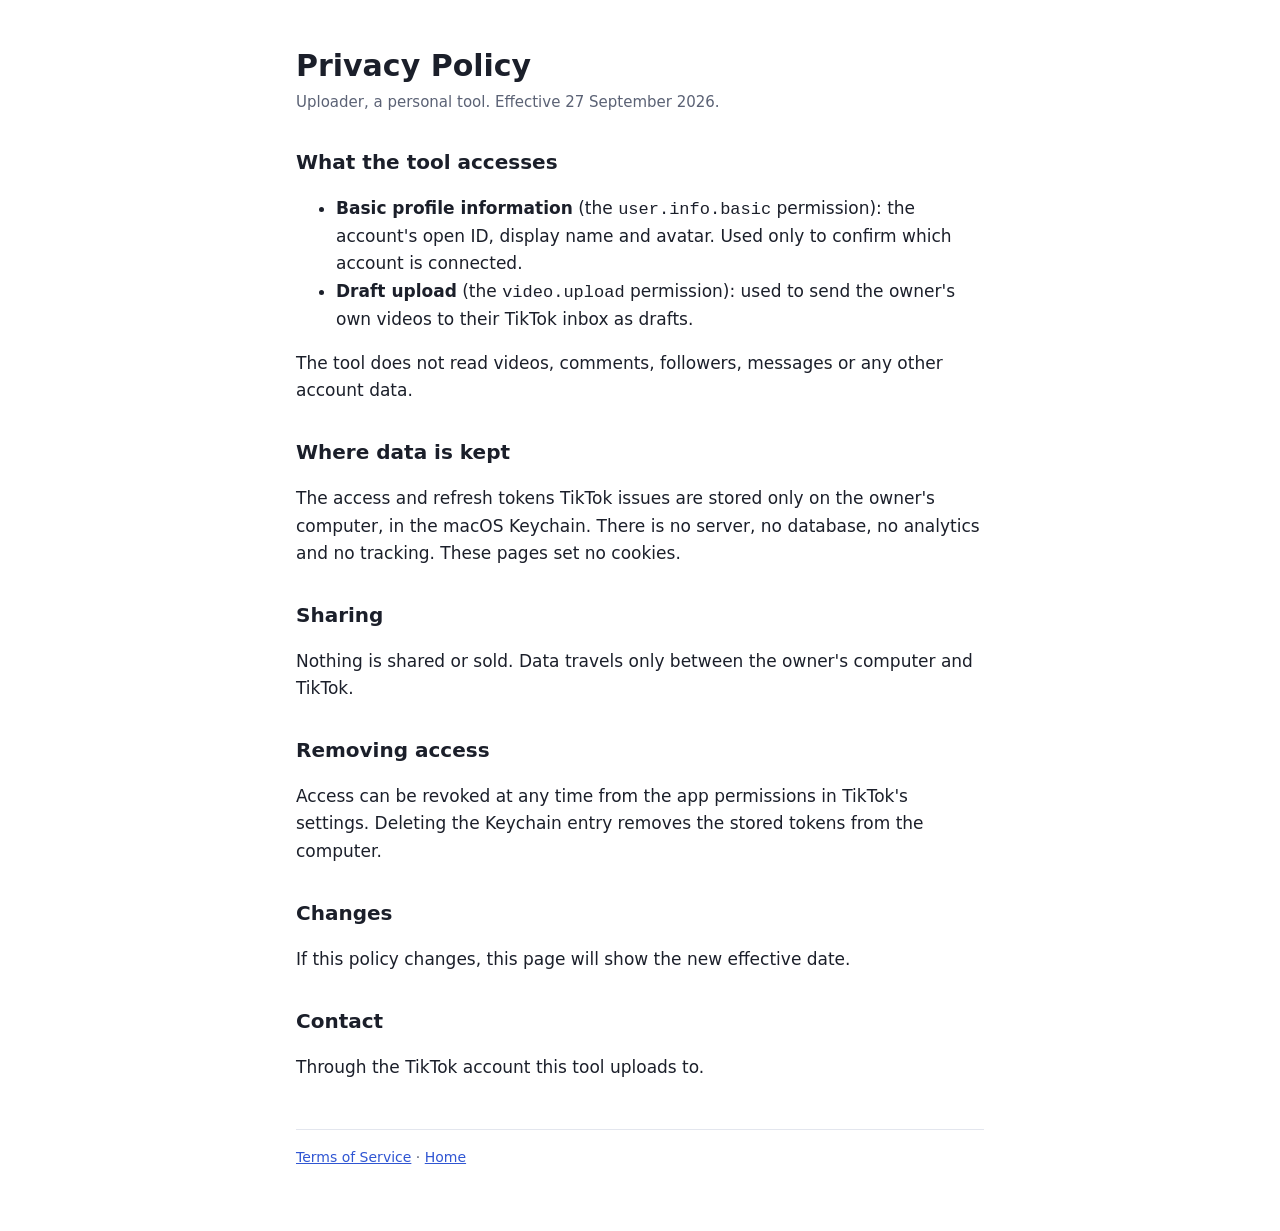
==== docs/privacy.html @ 5161c1e7 "Restructure as uploader repo with Pages site in docs Moves policy pages into docs/ for GitHub Pages " ====
<!doctype html>
<html lang="en">
<head>
<meta charset="utf-8">
<meta name="viewport" content="width=device-width, initial-scale=1">
<title>Uploader Privacy Policy</title>
<link rel="stylesheet" href="style.css">
</head>
<body>
<main>
<h1>Privacy Policy</h1>
<p class="meta">Uploader, a personal tool. Effective 27 September 2026.</p>

<h2>What the tool accesses</h2>
<ul>
<li><strong>Basic profile information</strong> (the <code>user.info.basic</code> permission): the account's open ID, display name and avatar. Used only to confirm which account is connected.</li>
<li><strong>Draft upload</strong> (the <code>video.upload</code> permission): used to send the owner's own videos to their TikTok inbox as drafts.</li>
</ul>
<p>The tool does not read videos, comments, followers, messages or any other account data.</p>

<h2>Where data is kept</h2>
<p>The access and refresh tokens TikTok issues are stored only on the owner's computer, in the macOS Keychain. There is no server, no database, no analytics and no tracking. These pages set no cookies.</p>

<h2>Sharing</h2>
<p>Nothing is shared or sold. Data travels only between the owner's computer and TikTok.</p>

<h2>Removing access</h2>
<p>Access can be revoked at any time from the app permissions in TikTok's settings. Deleting the Keychain entry removes the stored tokens from the computer.</p>

<h2>Changes</h2>
<p>If this policy changes, this page will show the new effective date.</p>

<h2>Contact</h2>
<p>Through the TikTok account this tool uploads to.</p>

<footer><a href="terms.html">Terms of Service</a> · <a href="index.html">Home</a></footer>
</main>
</body>
</html>
---- docs/style.css ----
:root { --bg: #ffffff; --ink: #1b1f2a; --dim: #5b6275; --line: #e3e6ee; --accent: #3056d3; }
@media (prefers-color-scheme: dark) { :root { --bg: #0b0f1c; --ink: #eceff6; --dim: #9aa3b8; --line: #243049; --accent: #7aa2ff; } }
* { box-sizing: border-box; }
body { margin: 0; background: var(--bg); color: var(--ink); font: 17px/1.6 system-ui, -apple-system, "Segoe UI", sans-serif; }
main { max-width: 720px; margin: 0 auto; padding: 48px 16px 64px; }
h1 { font-size: 30px; line-height: 1.2; margin: 0 0 6px; }
h2 { font-size: 20px; margin: 32px 0 8px; }
.meta { color: var(--dim); font-size: 15px; margin: 0 0 24px; }
a { color: var(--accent); }
footer { margin-top: 48px; padding-top: 16px; border-top: 1px solid var(--line); color: var(--dim); font-size: 14px; }
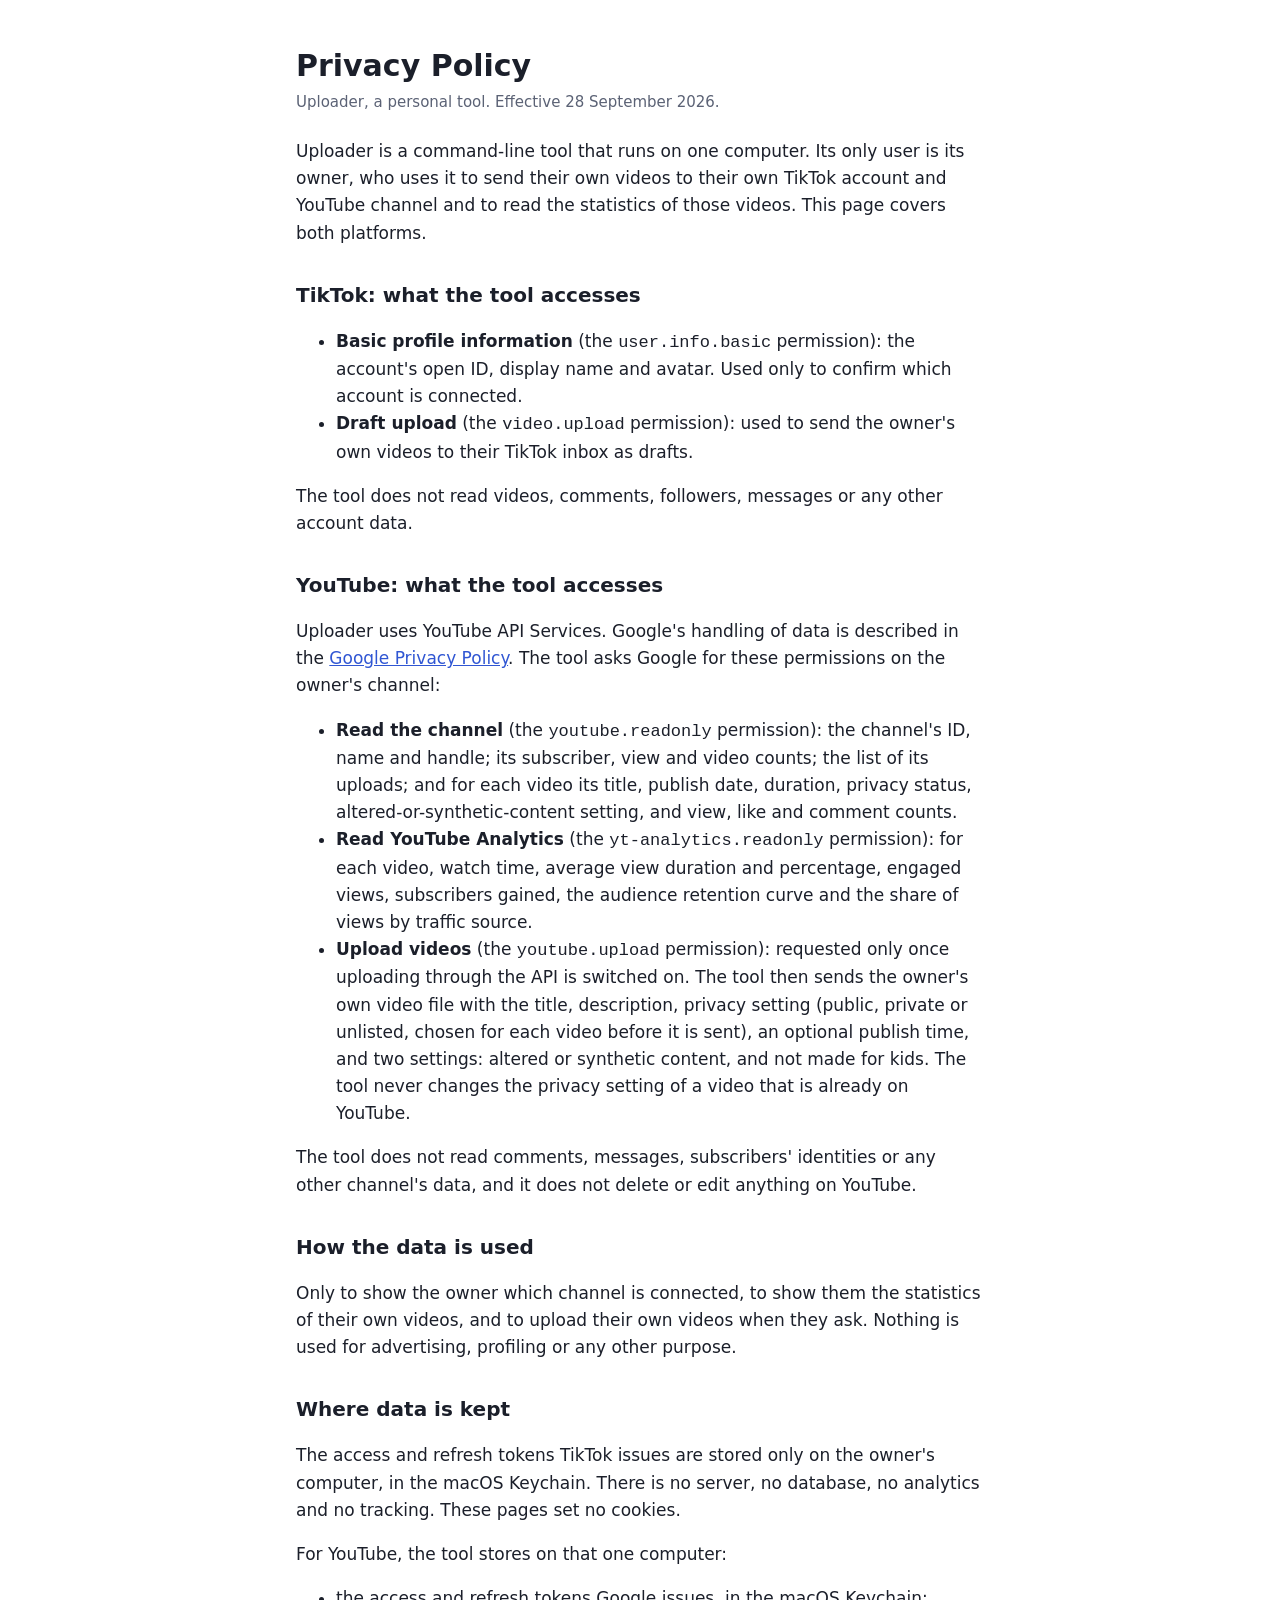
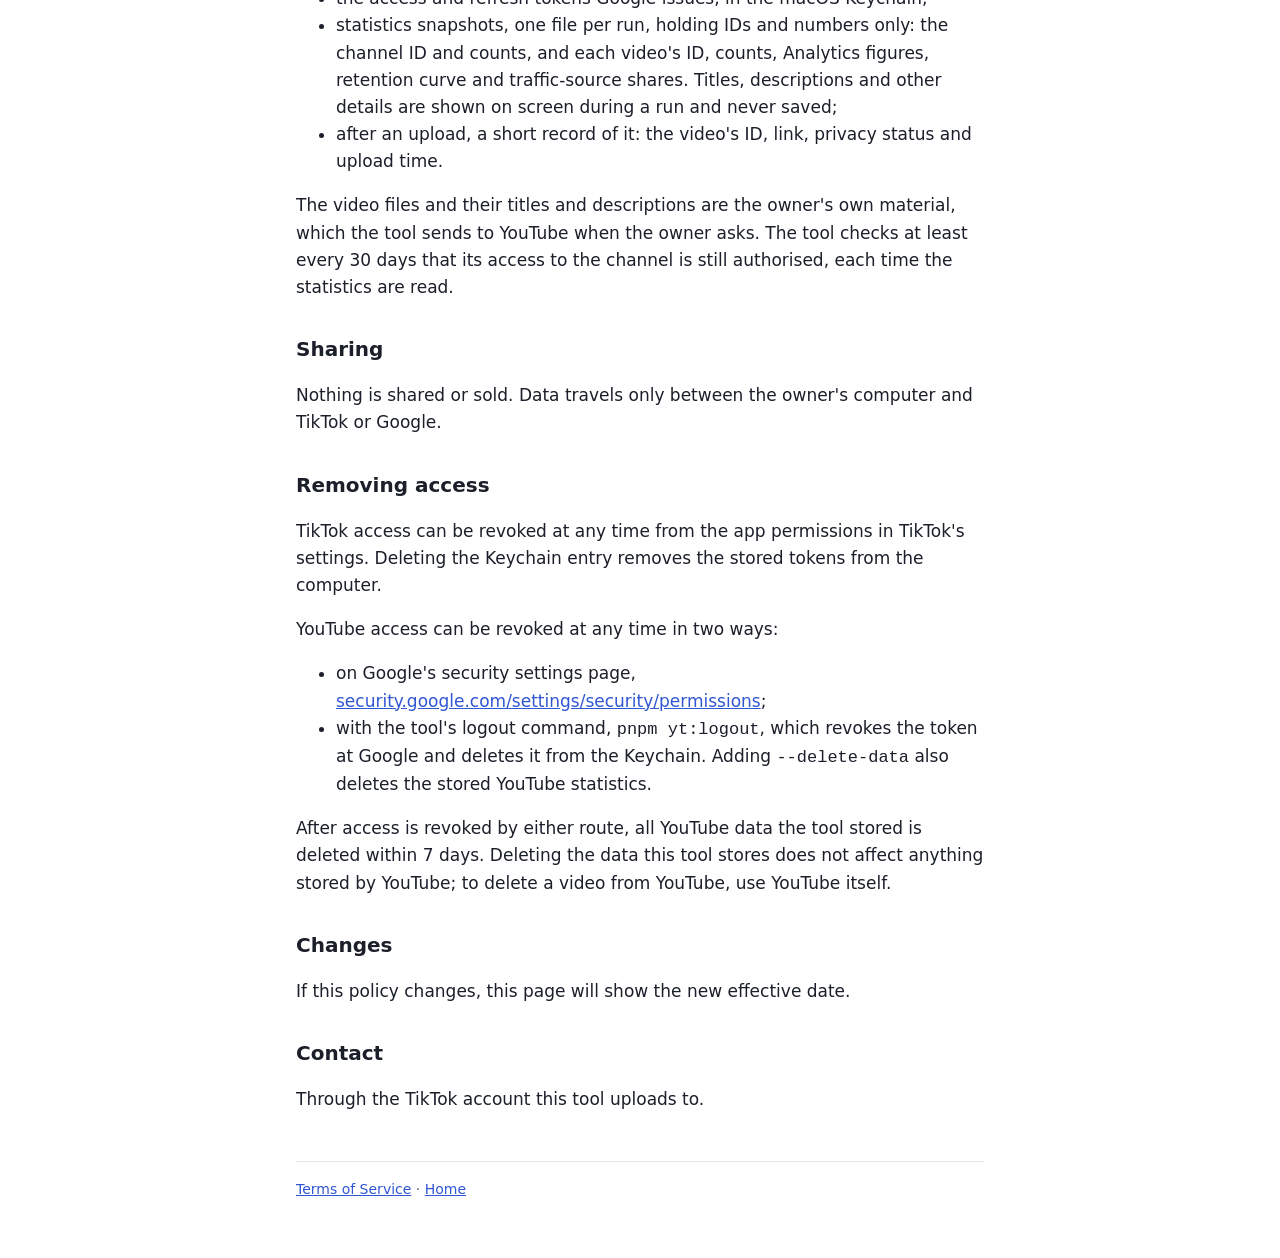
==== commit d58598c8: "Cover YouTube data use in privacy and terms pages States YouTube API Services use, data accessed and" ====
--- a/docs/privacy.html
+++ b/docs/privacy.html
@@ -9,23 +9,50 @@
 <body>
 <main>
 <h1>Privacy Policy</h1>
-<p class="meta">Uploader, a personal tool. Effective 27 September 2026.</p>
+<p class="meta">Uploader, a personal tool. Effective 28 September 2026.</p>
 
-<h2>What the tool accesses</h2>
+<p>Uploader is a command-line tool that runs on one computer. Its only user is its owner, who uses it to send their own videos to their own TikTok account and YouTube channel and to read the statistics of those videos. This page covers both platforms.</p>
+
+<h2>TikTok: what the tool accesses</h2>
 <ul>
 <li><strong>Basic profile information</strong> (the <code>user.info.basic</code> permission): the account's open ID, display name and avatar. Used only to confirm which account is connected.</li>
 <li><strong>Draft upload</strong> (the <code>video.upload</code> permission): used to send the owner's own videos to their TikTok inbox as drafts.</li>
 </ul>
 <p>The tool does not read videos, comments, followers, messages or any other account data.</p>
 
+<h2>YouTube: what the tool accesses</h2>
+<p>Uploader uses YouTube API Services. Google's handling of data is described in the <a href="https://www.google.com/policies/privacy">Google Privacy Policy</a>. The tool asks Google for these permissions on the owner's channel:</p>
+<ul>
+<li><strong>Read the channel</strong> (the <code>youtube.readonly</code> permission): the channel's ID, name and handle; its subscriber, view and video counts; the list of its uploads; and for each video its title, publish date, duration, privacy status, altered-or-synthetic-content setting, and view, like and comment counts.</li>
+<li><strong>Read YouTube Analytics</strong> (the <code>yt-analytics.readonly</code> permission): for each video, watch time, average view duration and percentage, engaged views, subscribers gained, the audience retention curve and the share of views by traffic source.</li>
+<li><strong>Upload videos</strong> (the <code>youtube.upload</code> permission): requested only once uploading through the API is switched on. The tool then sends the owner's own video file with the title, description, privacy setting (public, private or unlisted, chosen for each video before it is sent), an optional publish time, and two settings: altered or synthetic content, and not made for kids. The tool never changes the privacy setting of a video that is already on YouTube.</li>
+</ul>
+<p>The tool does not read comments, messages, subscribers' identities or any other channel's data, and it does not delete or edit anything on YouTube.</p>
+
+<h2>How the data is used</h2>
+<p>Only to show the owner which channel is connected, to show them the statistics of their own videos, and to upload their own videos when they ask. Nothing is used for advertising, profiling or any other purpose.</p>
+
 <h2>Where data is kept</h2>
 <p>The access and refresh tokens TikTok issues are stored only on the owner's computer, in the macOS Keychain. There is no server, no database, no analytics and no tracking. These pages set no cookies.</p>
+<p>For YouTube, the tool stores on that one computer:</p>
+<ul>
+<li>the access and refresh tokens Google issues, in the macOS Keychain;</li>
+<li>statistics snapshots, one file per run, holding IDs and numbers only: the channel ID and counts, and each video's ID, counts, Analytics figures, retention curve and traffic-source shares. Titles, descriptions and other details are shown on screen during a run and never saved;</li>
+<li>after an upload, a short record of it: the video's ID, link, privacy status and upload time.</li>
+</ul>
+<p>The video files and their titles and descriptions are the owner's own material, which the tool sends to YouTube when the owner asks. The tool checks at least every 30 days that its access to the channel is still authorised, each time the statistics are read.</p>
 
 <h2>Sharing</h2>
-<p>Nothing is shared or sold. Data travels only between the owner's computer and TikTok.</p>
+<p>Nothing is shared or sold. Data travels only between the owner's computer and TikTok or Google.</p>
 
 <h2>Removing access</h2>
-<p>Access can be revoked at any time from the app permissions in TikTok's settings. Deleting the Keychain entry removes the stored tokens from the computer.</p>
+<p>TikTok access can be revoked at any time from the app permissions in TikTok's settings. Deleting the Keychain entry removes the stored tokens from the computer.</p>
+<p>YouTube access can be revoked at any time in two ways:</p>
+<ul>
+<li>on Google's security settings page, <a href="https://security.google.com/settings/security/permissions">security.google.com/settings/security/permissions</a>;</li>
+<li>with the tool's logout command, <code>pnpm yt:logout</code>, which revokes the token at Google and deletes it from the Keychain. Adding <code>--delete-data</code> also deletes the stored YouTube statistics.</li>
+</ul>
+<p>After access is revoked by either route, all YouTube data the tool stored is deleted within 7 days. Deleting the data this tool stores does not affect anything stored by YouTube; to delete a video from YouTube, use YouTube itself.</p>
 
 <h2>Changes</h2>
 <p>If this policy changes, this page will show the new effective date.</p>
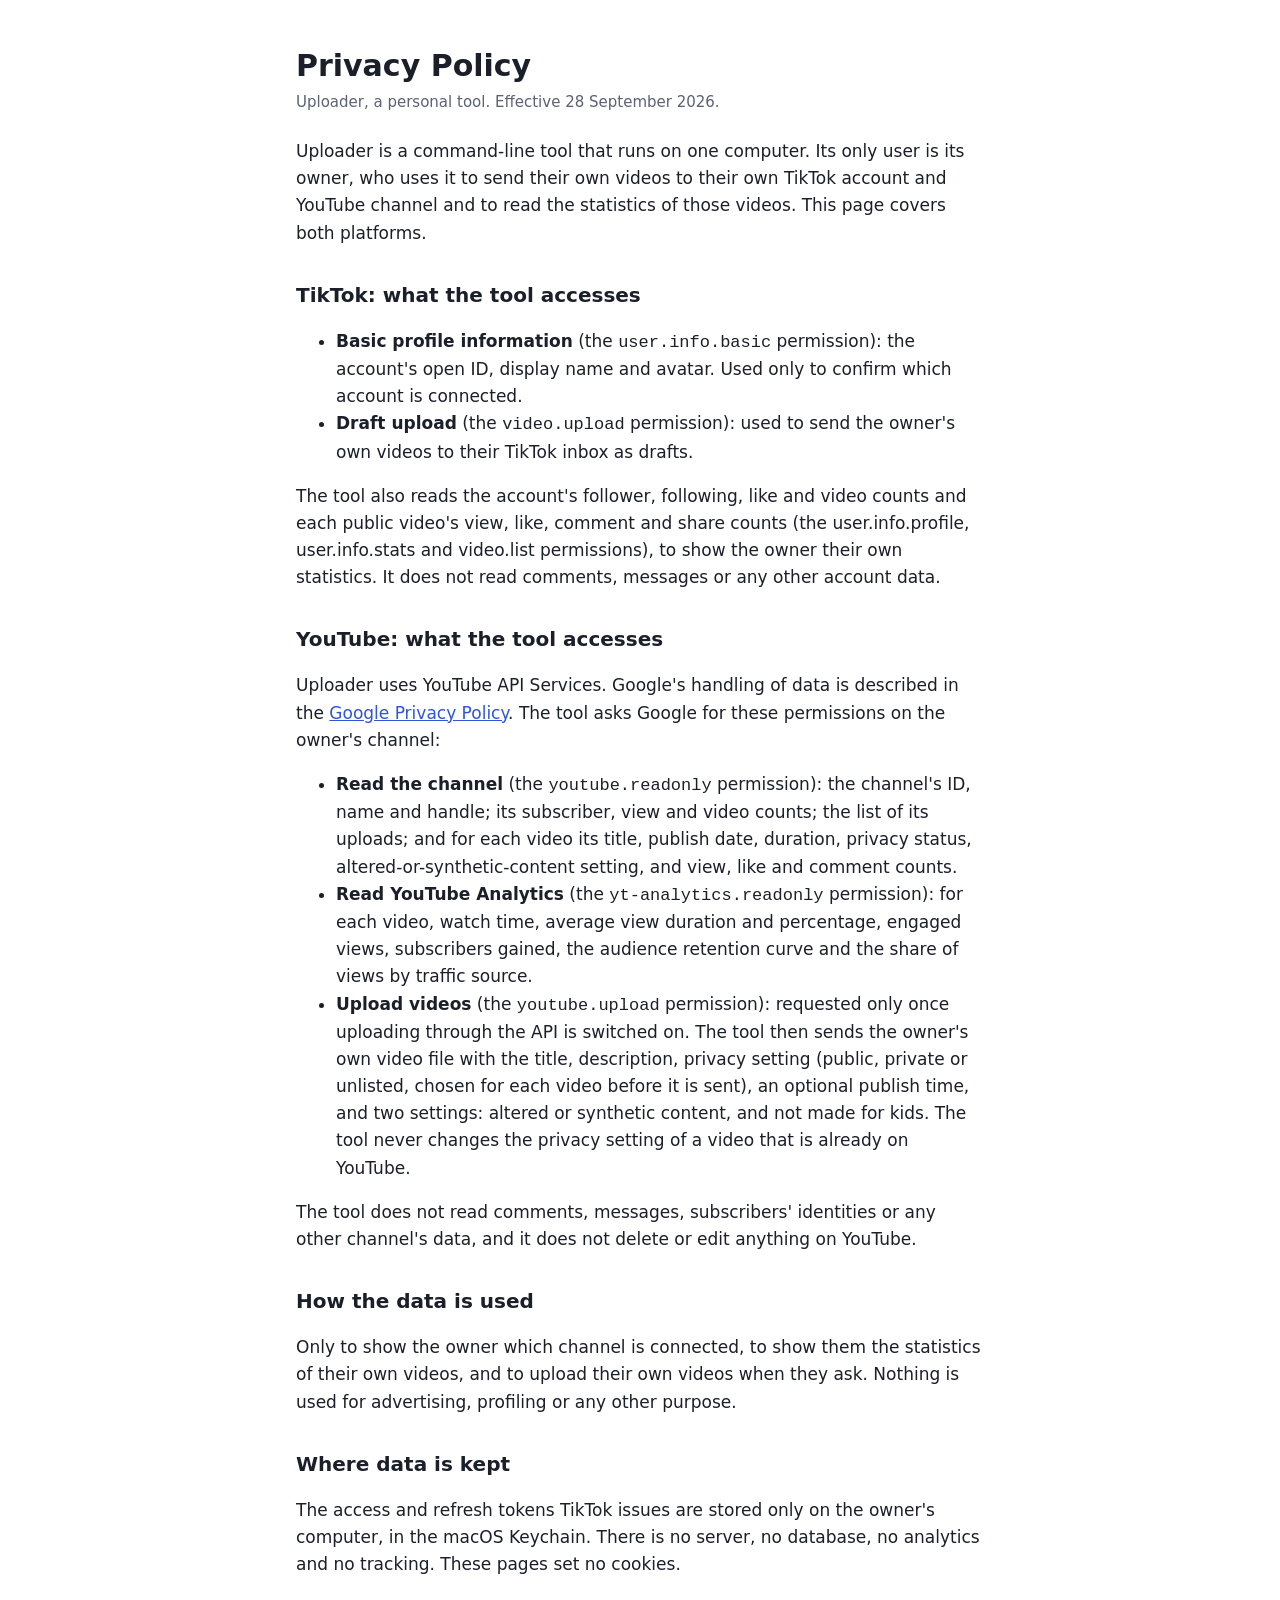
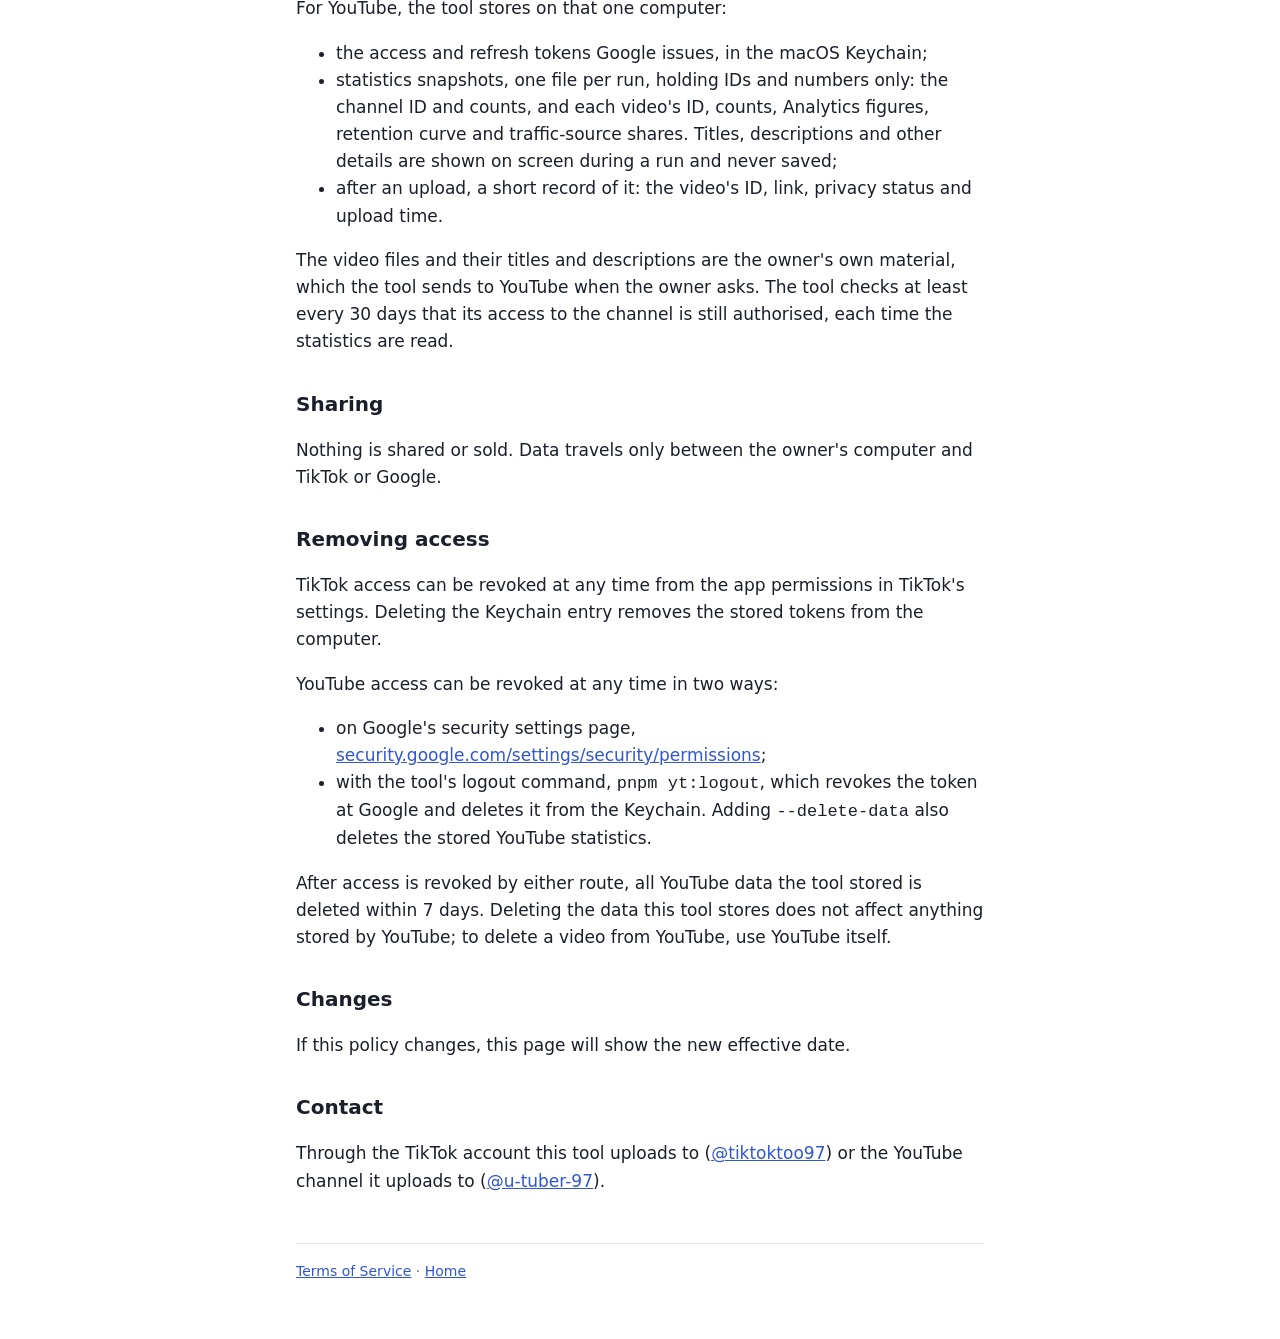
==== commit 42068d63: "State the stats the tool reads and link both accounts for contact The old line said no account data " ====
--- a/docs/privacy.html
+++ b/docs/privacy.html
@@ -18,7 +18,7 @@
 <li><strong>Basic profile information</strong> (the <code>user.info.basic</code> permission): the account's open ID, display name and avatar. Used only to confirm which account is connected.</li>
 <li><strong>Draft upload</strong> (the <code>video.upload</code> permission): used to send the owner's own videos to their TikTok inbox as drafts.</li>
 </ul>
-<p>The tool does not read videos, comments, followers, messages or any other account data.</p>
+<p>The tool also reads the account's follower, following, like and video counts and each public video's view, like, comment and share counts (the user.info.profile, user.info.stats and video.list permissions), to show the owner their own statistics. It does not read comments, messages or any other account data.</p>
 
 <h2>YouTube: what the tool accesses</h2>
 <p>Uploader uses YouTube API Services. Google's handling of data is described in the <a href="https://www.google.com/policies/privacy">Google Privacy Policy</a>. The tool asks Google for these permissions on the owner's channel:</p>
@@ -58,7 +58,7 @@
 <p>If this policy changes, this page will show the new effective date.</p>
 
 <h2>Contact</h2>
-<p>Through the TikTok account this tool uploads to.</p>
+<p>Through the TikTok account this tool uploads to (<a href="https://www.tiktok.com/@tiktoktoo97">@tiktoktoo97</a>) or the YouTube channel it uploads to (<a href="https://www.youtube.com/@u-tuber-97">@u-tuber-97</a>).</p>
 
 <footer><a href="terms.html">Terms of Service</a> · <a href="index.html">Home</a></footer>
 </main>
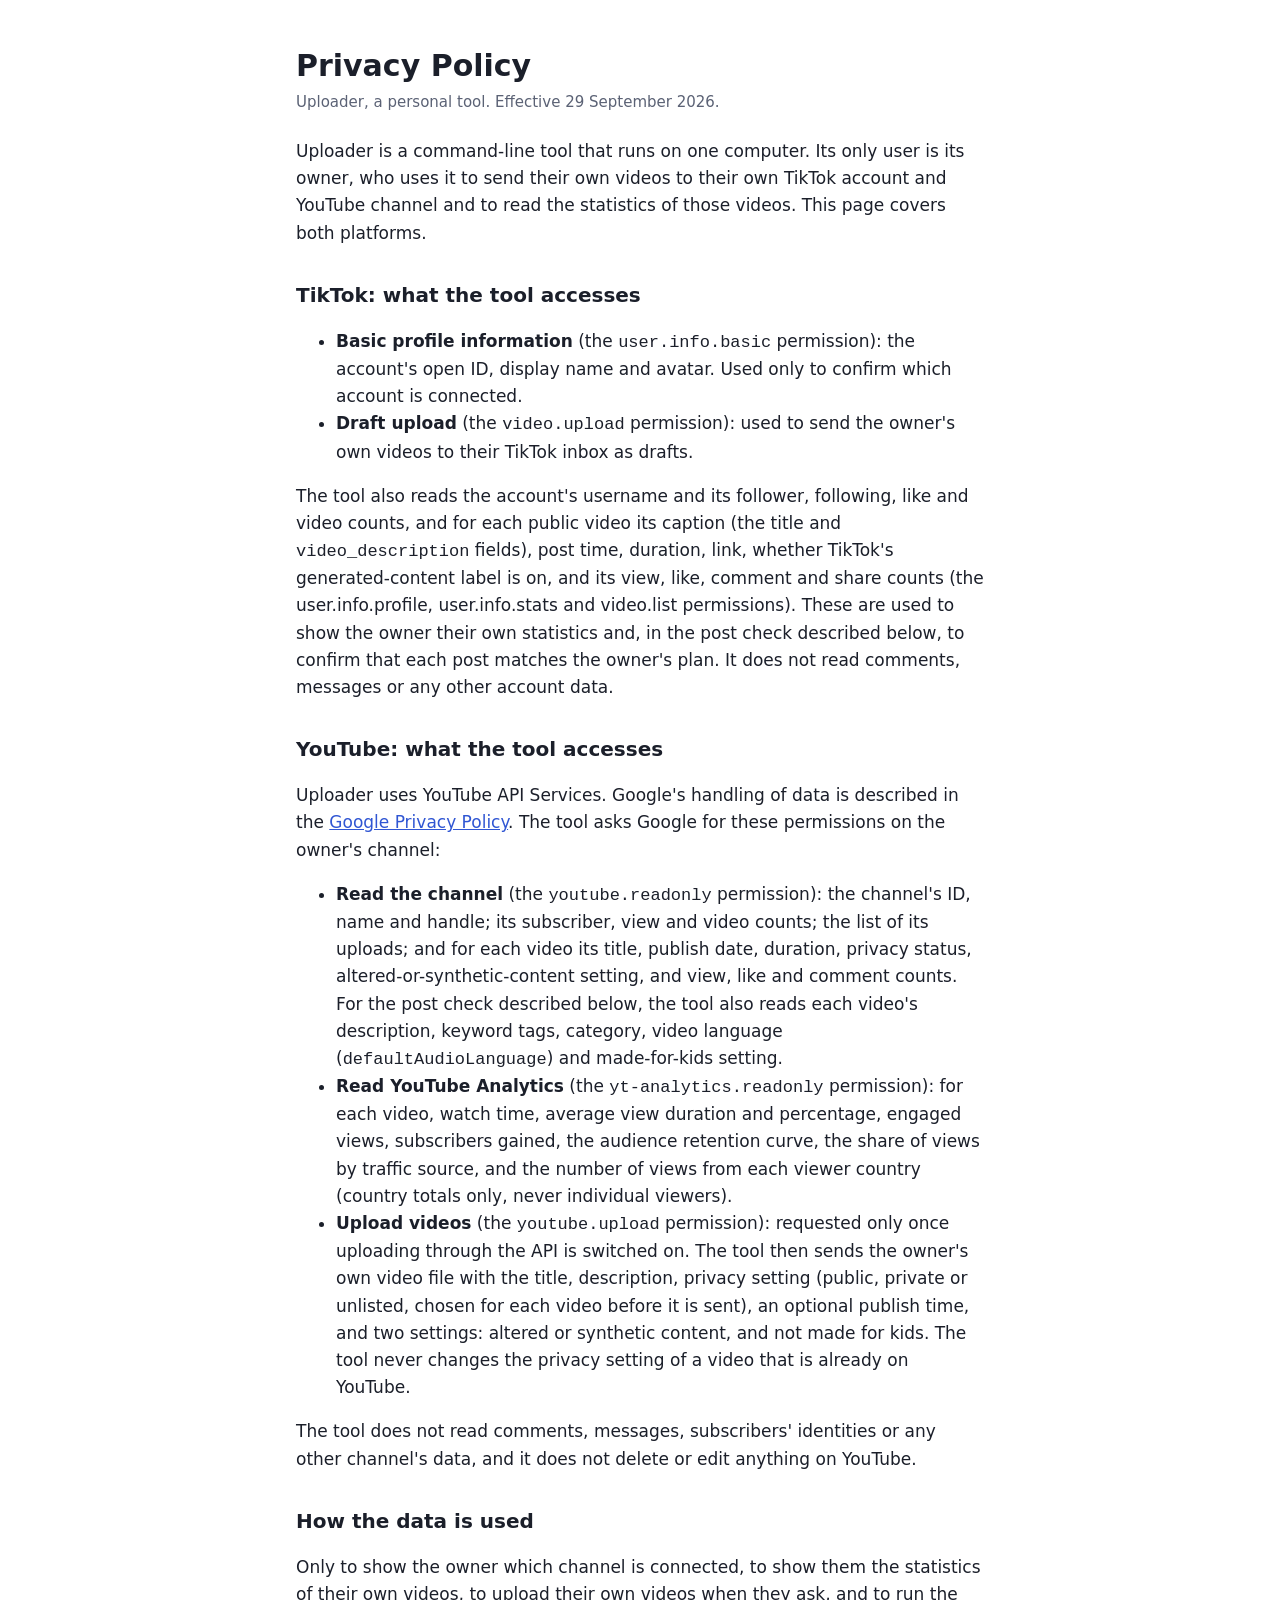
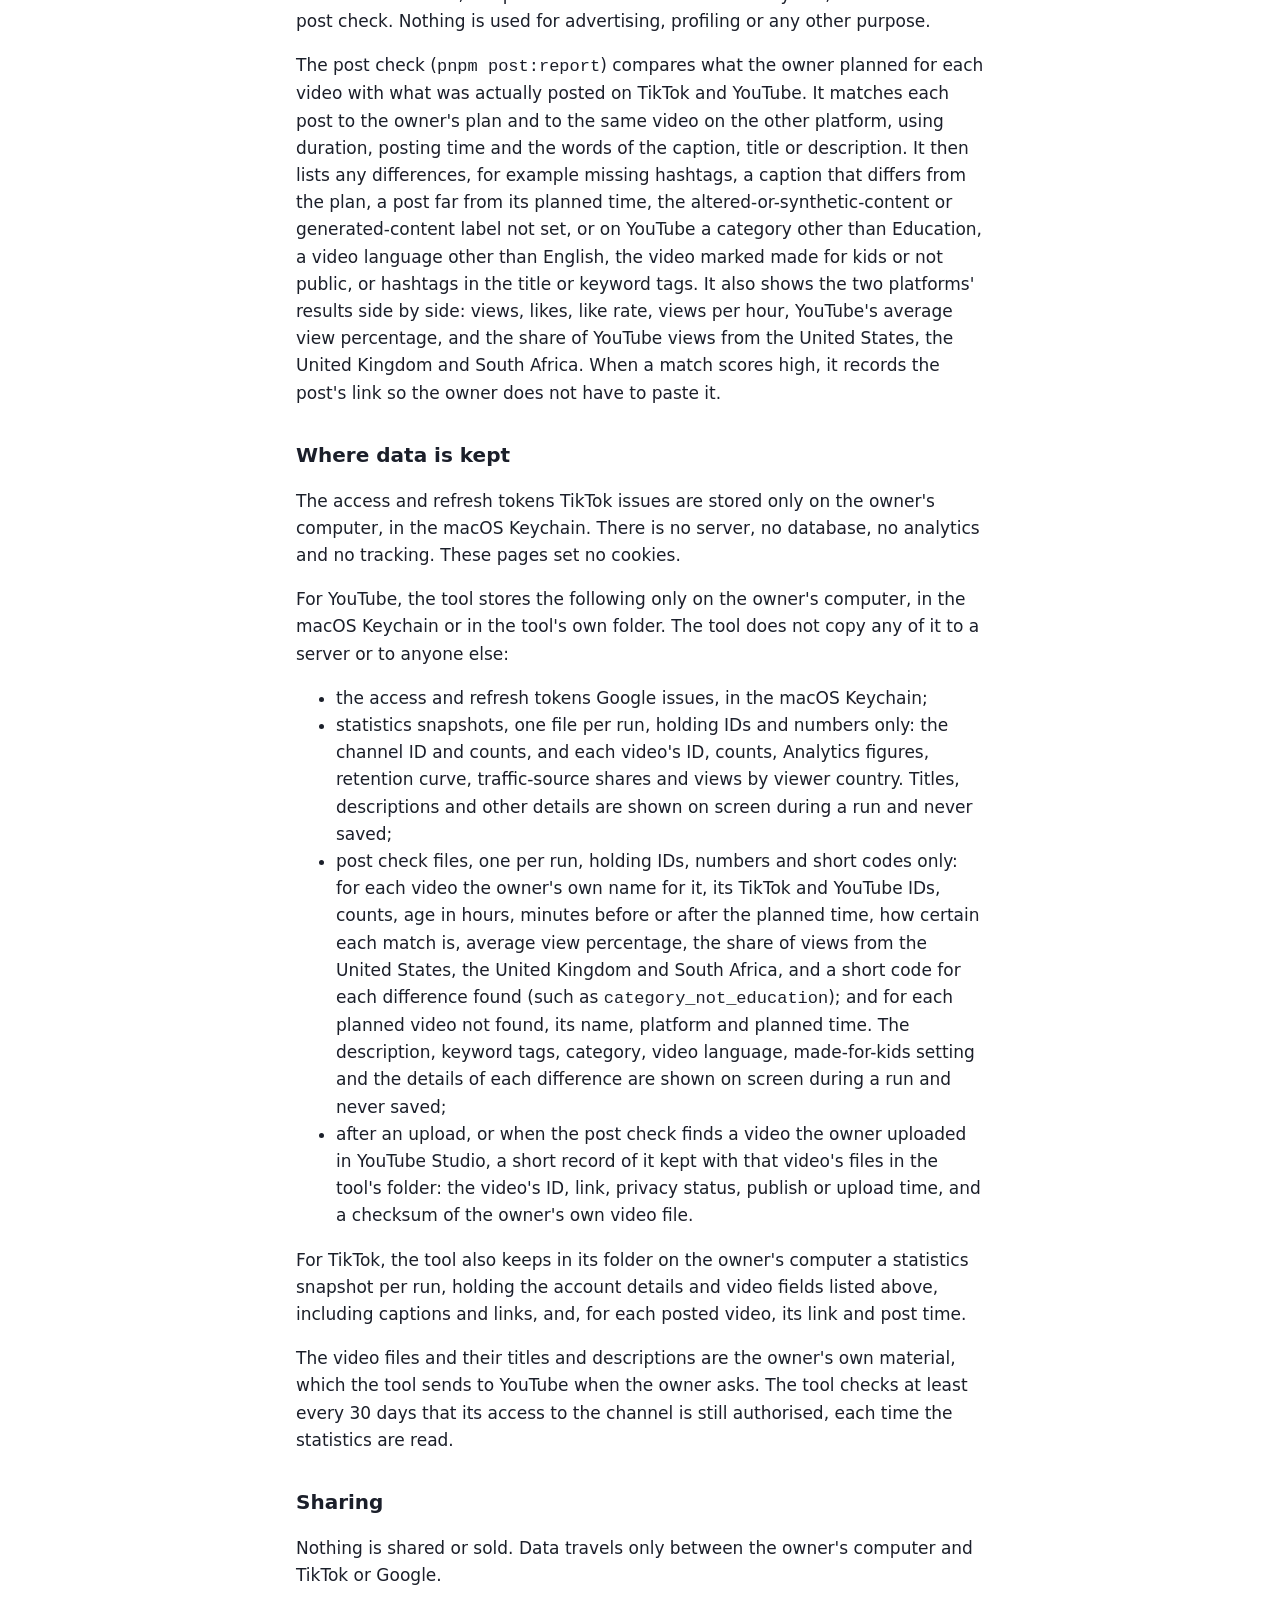
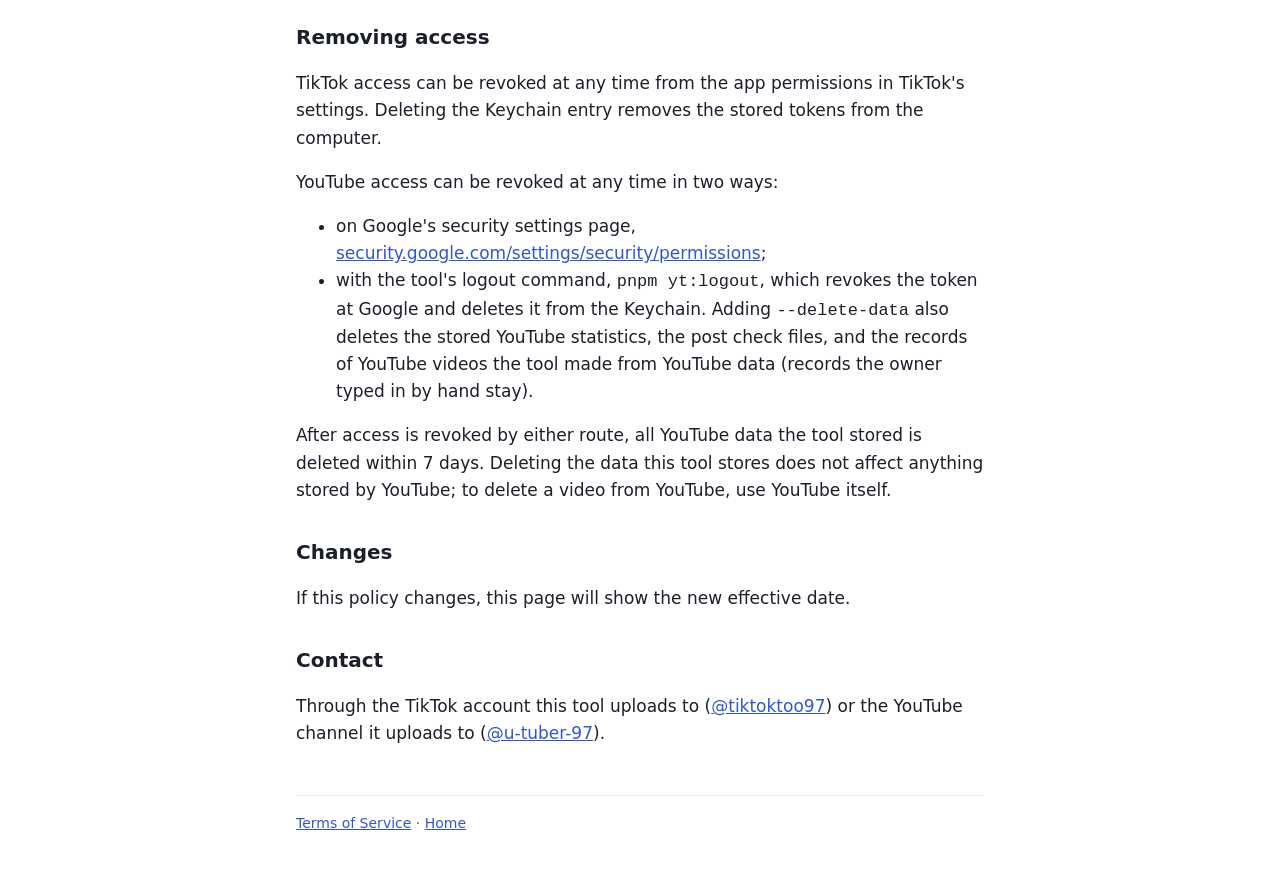
==== commit 1c44b5eb: "List the post check's reads and stored data in privacy page Adds YouTube description, tags, category" ====
--- a/docs/privacy.html
+++ b/docs/privacy.html
@@ -9,7 +9,7 @@
 <body>
 <main>
 <h1>Privacy Policy</h1>
-<p class="meta">Uploader, a personal tool. Effective 28 September 2026.</p>
+<p class="meta">Uploader, a personal tool. Effective 29 September 2026.</p>
 
 <p>Uploader is a command-line tool that runs on one computer. Its only user is its owner, who uses it to send their own videos to their own TikTok account and YouTube channel and to read the statistics of those videos. This page covers both platforms.</p>
 
@@ -18,28 +18,31 @@
 <li><strong>Basic profile information</strong> (the <code>user.info.basic</code> permission): the account's open ID, display name and avatar. Used only to confirm which account is connected.</li>
 <li><strong>Draft upload</strong> (the <code>video.upload</code> permission): used to send the owner's own videos to their TikTok inbox as drafts.</li>
 </ul>
-<p>The tool also reads the account's follower, following, like and video counts and each public video's view, like, comment and share counts (the user.info.profile, user.info.stats and video.list permissions), to show the owner their own statistics. It does not read comments, messages or any other account data.</p>
+<p>The tool also reads the account's username and its follower, following, like and video counts, and for each public video its caption (the title and <code>video_description</code> fields), post time, duration, link, whether TikTok's generated-content label is on, and its view, like, comment and share counts (the user.info.profile, user.info.stats and video.list permissions). These are used to show the owner their own statistics and, in the post check described below, to confirm that each post matches the owner's plan. It does not read comments, messages or any other account data.</p>
 
 <h2>YouTube: what the tool accesses</h2>
 <p>Uploader uses YouTube API Services. Google's handling of data is described in the <a href="https://www.google.com/policies/privacy">Google Privacy Policy</a>. The tool asks Google for these permissions on the owner's channel:</p>
 <ul>
-<li><strong>Read the channel</strong> (the <code>youtube.readonly</code> permission): the channel's ID, name and handle; its subscriber, view and video counts; the list of its uploads; and for each video its title, publish date, duration, privacy status, altered-or-synthetic-content setting, and view, like and comment counts.</li>
-<li><strong>Read YouTube Analytics</strong> (the <code>yt-analytics.readonly</code> permission): for each video, watch time, average view duration and percentage, engaged views, subscribers gained, the audience retention curve and the share of views by traffic source.</li>
+<li><strong>Read the channel</strong> (the <code>youtube.readonly</code> permission): the channel's ID, name and handle; its subscriber, view and video counts; the list of its uploads; and for each video its title, publish date, duration, privacy status, altered-or-synthetic-content setting, and view, like and comment counts. For the post check described below, the tool also reads each video's description, keyword tags, category, video language (<code>defaultAudioLanguage</code>) and made-for-kids setting.</li>
+<li><strong>Read YouTube Analytics</strong> (the <code>yt-analytics.readonly</code> permission): for each video, watch time, average view duration and percentage, engaged views, subscribers gained, the audience retention curve, the share of views by traffic source, and the number of views from each viewer country (country totals only, never individual viewers).</li>
 <li><strong>Upload videos</strong> (the <code>youtube.upload</code> permission): requested only once uploading through the API is switched on. The tool then sends the owner's own video file with the title, description, privacy setting (public, private or unlisted, chosen for each video before it is sent), an optional publish time, and two settings: altered or synthetic content, and not made for kids. The tool never changes the privacy setting of a video that is already on YouTube.</li>
 </ul>
 <p>The tool does not read comments, messages, subscribers' identities or any other channel's data, and it does not delete or edit anything on YouTube.</p>
 
 <h2>How the data is used</h2>
-<p>Only to show the owner which channel is connected, to show them the statistics of their own videos, and to upload their own videos when they ask. Nothing is used for advertising, profiling or any other purpose.</p>
+<p>Only to show the owner which channel is connected, to show them the statistics of their own videos, to upload their own videos when they ask, and to run the post check. Nothing is used for advertising, profiling or any other purpose.</p>
+<p>The post check (<code>pnpm post:report</code>) compares what the owner planned for each video with what was actually posted on TikTok and YouTube. It matches each post to the owner's plan and to the same video on the other platform, using duration, posting time and the words of the caption, title or description. It then lists any differences, for example missing hashtags, a caption that differs from the plan, a post far from its planned time, the altered-or-synthetic-content or generated-content label not set, or on YouTube a category other than Education, a video language other than English, the video marked made for kids or not public, or hashtags in the title or keyword tags. It also shows the two platforms' results side by side: views, likes, like rate, views per hour, YouTube's average view percentage, and the share of YouTube views from the United States, the United Kingdom and South Africa. When a match scores high, it records the post's link so the owner does not have to paste it.</p>
 
 <h2>Where data is kept</h2>
 <p>The access and refresh tokens TikTok issues are stored only on the owner's computer, in the macOS Keychain. There is no server, no database, no analytics and no tracking. These pages set no cookies.</p>
-<p>For YouTube, the tool stores on that one computer:</p>
+<p>For YouTube, the tool stores the following only on the owner's computer, in the macOS Keychain or in the tool's own folder. The tool does not copy any of it to a server or to anyone else:</p>
 <ul>
 <li>the access and refresh tokens Google issues, in the macOS Keychain;</li>
-<li>statistics snapshots, one file per run, holding IDs and numbers only: the channel ID and counts, and each video's ID, counts, Analytics figures, retention curve and traffic-source shares. Titles, descriptions and other details are shown on screen during a run and never saved;</li>
-<li>after an upload, a short record of it: the video's ID, link, privacy status and upload time.</li>
+<li>statistics snapshots, one file per run, holding IDs and numbers only: the channel ID and counts, and each video's ID, counts, Analytics figures, retention curve, traffic-source shares and views by viewer country. Titles, descriptions and other details are shown on screen during a run and never saved;</li>
+<li>post check files, one per run, holding IDs, numbers and short codes only: for each video the owner's own name for it, its TikTok and YouTube IDs, counts, age in hours, minutes before or after the planned time, how certain each match is, average view percentage, the share of views from the United States, the United Kingdom and South Africa, and a short code for each difference found (such as <code>category_not_education</code>); and for each planned video not found, its name, platform and planned time. The description, keyword tags, category, video language, made-for-kids setting and the details of each difference are shown on screen during a run and never saved;</li>
+<li>after an upload, or when the post check finds a video the owner uploaded in YouTube Studio, a short record of it kept with that video's files in the tool's folder: the video's ID, link, privacy status, publish or upload time, and a checksum of the owner's own video file.</li>
 </ul>
+<p>For TikTok, the tool also keeps in its folder on the owner's computer a statistics snapshot per run, holding the account details and video fields listed above, including captions and links, and, for each posted video, its link and post time.</p>
 <p>The video files and their titles and descriptions are the owner's own material, which the tool sends to YouTube when the owner asks. The tool checks at least every 30 days that its access to the channel is still authorised, each time the statistics are read.</p>
 
 <h2>Sharing</h2>
@@ -50,7 +53,7 @@
 <p>YouTube access can be revoked at any time in two ways:</p>
 <ul>
 <li>on Google's security settings page, <a href="https://security.google.com/settings/security/permissions">security.google.com/settings/security/permissions</a>;</li>
-<li>with the tool's logout command, <code>pnpm yt:logout</code>, which revokes the token at Google and deletes it from the Keychain. Adding <code>--delete-data</code> also deletes the stored YouTube statistics.</li>
+<li>with the tool's logout command, <code>pnpm yt:logout</code>, which revokes the token at Google and deletes it from the Keychain. Adding <code>--delete-data</code> also deletes the stored YouTube statistics, the post check files, and the records of YouTube videos the tool made from YouTube data (records the owner typed in by hand stay).</li>
 </ul>
 <p>After access is revoked by either route, all YouTube data the tool stored is deleted within 7 days. Deleting the data this tool stores does not affect anything stored by YouTube; to delete a video from YouTube, use YouTube itself.</p>
 
